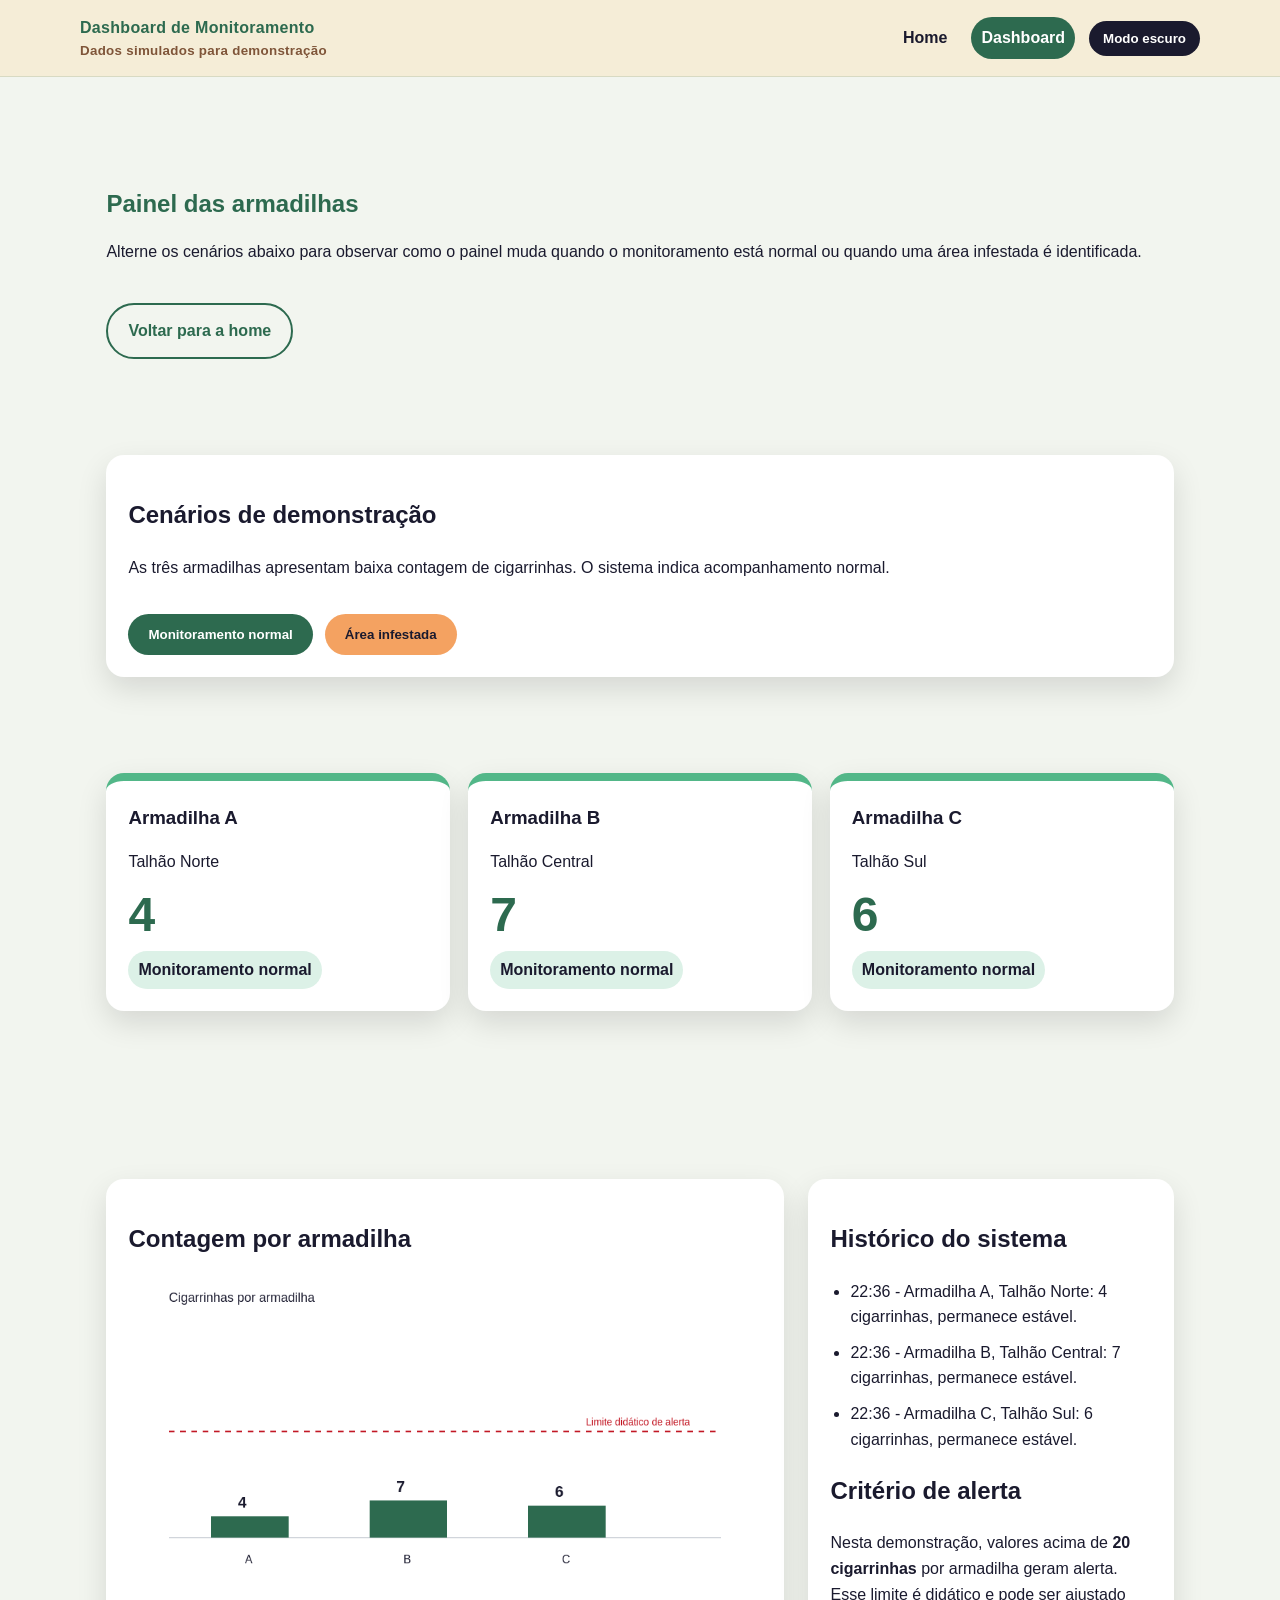
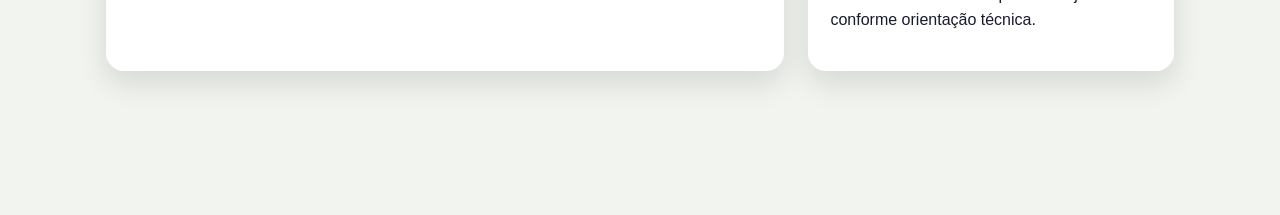
==== dashboard.html @ 3e16c6bd "Add files via upload" ====
<!DOCTYPE html>
<html lang="pt-BR">
<head>
  <meta charset="UTF-8">
  <meta name="viewport" content="width=device-width, initial-scale=1.0">
  <title>Dashboard | Monitor Cigarrinha</title>
  <link rel="stylesheet" href="style.css">
</head>
<body class="dashboard-body">
  <header class="dashboard-header">
    <div class="header-content">
      <div class="logo">
        Dashboard de Monitoramento
        <small>Dados simulados para demonstração</small>
      </div>

      <nav class="nav" aria-label="Menu principal">
        <a class="nav-link" href="index.html">Home</a>
        <a class="nav-link active" href="dashboard.html">Dashboard</a>
        <button class="theme-button" id="themeButton" type="button">Modo escuro</button>
      </nav>
    </div>
  </header>

  <main class="dashboard-main">
    <section class="dashboard-title" aria-labelledby="titulo-dashboard">
      <div>
        <h1 id="titulo-dashboard">Painel das armadilhas</h1>
        <p>
          Alterne os cenários abaixo para observar como o painel muda quando o monitoramento está normal
          ou quando uma área infestada é identificada.
        </p>
      </div>
      <a class="button outline" href="index.html">Voltar para a home</a>
    </section>

    <section class="demo-panel" aria-labelledby="titulo-demo">
      <div>
        <h2 id="titulo-demo">Cenários de demonstração</h2>
        <p id="scenarioDescription">Monitoramento normal em todas as áreas.</p>
      </div>

      <div class="demo-buttons">
        <button class="button primary" id="normalButton" type="button">Monitoramento normal</button>
        <button class="button secondary" id="alertButton" type="button">Área infestada</button>
      </div>
    </section>

    <div class="status-alert" id="statusAlert" role="alert">
      Alerta: uma das áreas ultrapassou o limite de segurança definido para esta demonstração.
    </div>

    <section class="cards-monitoramento" id="cardsContainer" aria-label="Cards das armadilhas">
      <!-- Cards criados pelo JavaScript -->
    </section>

    <section class="dashboard-grid">
      <article class="chart-card">
        <h2>Contagem por armadilha</h2>
        <canvas id="chartCanvas" width="900" height="420" aria-label="Gráfico de barras com contagem simulada de cigarrinhas por armadilha" role="img"></canvas>
      </article>

      <aside class="info-dashboard">
        <h2>Histórico do sistema</h2>
        <ul class="log-list" id="logList">
          <!-- Histórico criado pelo JavaScript -->
        </ul>

        <h2>Critério de alerta</h2>
        <p>
          Nesta demonstração, valores acima de <strong>20 cigarrinhas</strong> por armadilha geram alerta.
          Esse limite é didático e pode ser ajustado conforme orientação técnica.
        </p>
      </aside>
    </section>
  </main>

  <script src="dashboard.js"></script>
</body>
</html>
---- style.css ----
/* ==========================================================
   Monitor Cigarrinha do Milho
   Projeto escolar autoral: Agro forte, futuro sustentável
   Sem frameworks e sem bibliotecas externas.
   ========================================================== */

:root {
  --verde-campo: #2d6a4f;
  --verde-claro: #52b788;
  --amarelo-milho: #f4a261;
  --bege-terra: #f5edd6;
  --marrom-solo: #7f5539;
  --grafite: #1a1a2e;
  --branco: #ffffff;
  --cinza: #5f6368;
  --cinza-claro: #e8e8e8;
  --vermelho-alerta: #c1121f;
  --sombra: 0 12px 30px rgba(0, 0, 0, 0.12);
  --raio: 18px;
}

* {
  box-sizing: border-box;
}

html {
  scroll-behavior: smooth;
}

body {
  margin: 0;
  font-family: Arial, Helvetica, sans-serif;
  color: var(--grafite);
  background: var(--bege-terra);
  line-height: 1.6;
}

body.dark {
  background: #111827;
  color: #f7f7f7;
}

body.dark .card,
body.dark .info-box,
body.dark .project-card,
body.dark .demo-panel,
body.dark .chart-card,
body.dark .reference-list {
  background: #1f2937;
  color: #f7f7f7;
}

body.dark .site-header,
body.dark .dashboard-header {
  background: #0f172a;
}

body.dark .site-footer {
  background: #0f172a;
}

body.dark .nav-link {
  color: #f7f7f7;
}

a {
  color: inherit;
}

img {
  max-width: 100%;
  display: block;
}

.site-header,
.dashboard-header {
  position: sticky;
  top: 0;
  z-index: 10;
  background: rgba(245, 237, 214, 0.96);
  backdrop-filter: blur(10px);
  border-bottom: 1px solid rgba(45, 106, 79, 0.14);
}

.header-content {
  width: min(1120px, 92%);
  margin: 0 auto;
  min-height: 76px;
  display: flex;
  align-items: center;
  justify-content: space-between;
  gap: 24px;
}

.logo {
  display: flex;
  flex-direction: column;
  font-weight: 800;
  letter-spacing: 0.3px;
  color: var(--verde-campo);
}

.logo small {
  font-weight: 600;
  color: var(--marrom-solo);
}

.nav {
  display: flex;
  align-items: center;
  gap: 14px;
  flex-wrap: wrap;
}

.nav-link {
  text-decoration: none;
  font-weight: 700;
  color: var(--grafite);
  padding: 8px 10px;
  border-radius: 999px;
  transition: 0.2s;
}

.nav-link:hover,
.nav-link.active {
  background: var(--verde-campo);
  color: var(--branco);
}

.theme-button {
  border: 0;
  cursor: pointer;
  border-radius: 999px;
  background: var(--grafite);
  color: var(--branco);
  padding: 10px 14px;
  font-weight: 700;
  transition: 0.2s;
}

.theme-button:hover {
  transform: translateY(-2px);
}

.hero {
  position: relative;
  overflow: hidden;
  min-height: 560px;
  display: grid;
  place-items: center;
  background:
    radial-gradient(circle at 20% 30%, rgba(244, 162, 97, 0.28), transparent 28%),
    radial-gradient(circle at 80% 20%, rgba(82, 183, 136, 0.28), transparent 32%),
    linear-gradient(135deg, #f5edd6 0%, #fff8e6 55%, #d8f3dc 100%);
}

body.dark .hero {
  background:
    radial-gradient(circle at 20% 30%, rgba(244, 162, 97, 0.16), transparent 28%),
    radial-gradient(circle at 80% 20%, rgba(82, 183, 136, 0.16), transparent 32%),
    linear-gradient(135deg, #111827 0%, #172033 55%, #13251d 100%);
}

.hero::before {
  content: "";
  position: absolute;
  inset: 0;
  background-image:
    linear-gradient(90deg, rgba(45, 106, 79, 0.08) 1px, transparent 1px),
    linear-gradient(rgba(45, 106, 79, 0.08) 1px, transparent 1px);
  background-size: 46px 46px;
  animation: moverMalha 18s linear infinite;
}

@keyframes moverMalha {
  from { transform: translateY(0); }
  to { transform: translateY(46px); }
}

.hero-content {
  position: relative;
  width: min(1120px, 92%);
  display: grid;
  grid-template-columns: 1.1fr 0.9fr;
  align-items: center;
  gap: 36px;
  padding: 56px 0;
}

.hero-text h1 {
  font-size: clamp(2.2rem, 6vw, 5rem);
  line-height: 1;
  margin: 0 0 18px;
  color: var(--verde-campo);
}

.hero-text p {
  font-size: 1.2rem;
  max-width: 680px;
}

.greeting {
  display: inline-block;
  background: var(--grafite);
  color: var(--branco);
  padding: 10px 14px;
  border-radius: 999px;
  font-weight: 700;
  margin-bottom: 16px;
}

.hero-actions {
  display: flex;
  gap: 14px;
  flex-wrap: wrap;
  margin-top: 28px;
}

.button {
  display: inline-flex;
  align-items: center;
  justify-content: center;
  border: 0;
  cursor: pointer;
  text-decoration: none;
  border-radius: 999px;
  padding: 13px 20px;
  font-weight: 800;
  transition: 0.2s;
}

.button.primary {
  background: var(--verde-campo);
  color: var(--branco);
}

.button.secondary {
  background: var(--amarelo-milho);
  color: var(--grafite);
}

.button.outline {
  border: 2px solid var(--verde-campo);
  color: var(--verde-campo);
  background: transparent;
}

.button:hover {
  transform: translateY(-3px);
  box-shadow: var(--sombra);
}

.photo-placeholder {
  border: 3px dashed rgba(45, 106, 79, 0.42);
  border-radius: 28px;
  min-height: 340px;
  background:
    linear-gradient(135deg, rgba(255,255,255,0.7), rgba(82,183,136,0.18)),
    repeating-linear-gradient(45deg, transparent, transparent 12px, rgba(45,106,79,0.08) 12px, rgba(45,106,79,0.08) 24px);
  display: grid;
  place-items: center;
  text-align: center;
  padding: 28px;
  box-shadow: var(--sombra);
}

.photo-placeholder strong {
  color: var(--verde-campo);
  font-size: 1.3rem;
}

main section {
  width: min(1120px, 92%);
  margin: 0 auto;
  padding: 72px 0;
}

.section-title {
  font-size: clamp(1.8rem, 4vw, 3rem);
  margin: 0 0 18px;
  color: var(--verde-campo);
}

body.dark .section-title {
  color: var(--verde-claro);
}

.section-lead {
  font-size: 1.12rem;
  max-width: 850px;
}

.grid-3,
.grid-2 {
  display: grid;
  gap: 22px;
  margin-top: 32px;
}

.grid-3 {
  grid-template-columns: repeat(3, 1fr);
}

.grid-2 {
  grid-template-columns: repeat(2, 1fr);
}

.card,
.info-box,
.project-card,
.reference-list {
  background: var(--branco);
  border-radius: var(--raio);
  padding: 24px;
  box-shadow: var(--sombra);
}

.card h3,
.info-box h3,
.project-card h3 {
  margin-top: 0;
  color: var(--verde-campo);
}

.tag {
  display: inline-block;
  background: rgba(244, 162, 97, 0.28);
  color: var(--marrom-solo);
  padding: 6px 10px;
  border-radius: 999px;
  font-weight: 800;
  font-size: 0.85rem;
}

.steps {
  counter-reset: passos;
  display: grid;
  gap: 18px;
  margin-top: 28px;
}

.step {
  background: var(--branco);
  border-left: 8px solid var(--verde-campo);
  border-radius: var(--raio);
  padding: 20px;
  box-shadow: var(--sombra);
  position: relative;
}

.step::before {
  counter-increment: passos;
  content: counter(passos);
  width: 36px;
  height: 36px;
  display: grid;
  place-items: center;
  border-radius: 50%;
  background: var(--amarelo-milho);
  color: var(--grafite);
  font-weight: 900;
  margin-bottom: 10px;
}

.callout {
  background: var(--verde-campo);
  color: var(--branco);
  border-radius: 28px;
  padding: 34px;
  box-shadow: var(--sombra);
}

.callout h2 {
  margin-top: 0;
}

.site-footer {
  background: var(--grafite);
  color: var(--branco);
  padding: 34px 0;
}

.footer-content {
  width: min(1120px, 92%);
  margin: 0 auto;
  display: flex;
  justify-content: space-between;
  gap: 24px;
  flex-wrap: wrap;
}

/* Dashboard */

.dashboard-body {
  background: #f2f5ef;
}

.dashboard-main {
  width: min(1160px, 92%);
  margin: 0 auto;
  padding: 36px 0 72px;
}

.dashboard-title {
  display: flex;
  justify-content: space-between;
  gap: 22px;
  align-items: center;
  flex-wrap: wrap;
  margin-bottom: 24px;
}

.dashboard-title h1 {
  margin: 0;
  color: var(--verde-campo);
}

.demo-panel {
  background: var(--branco);
  border-radius: var(--raio);
  padding: 22px;
  box-shadow: var(--sombra);
  margin-bottom: 24px;
  display: flex;
  justify-content: space-between;
  gap: 18px;
  align-items: center;
  flex-wrap: wrap;
}

.demo-buttons {
  display: flex;
  gap: 12px;
  flex-wrap: wrap;
}

.status-alert {
  display: none;
  background: #fff1f2;
  color: var(--vermelho-alerta);
  border: 2px solid rgba(193, 18, 31, 0.25);
  border-radius: var(--raio);
  padding: 18px;
  margin-bottom: 24px;
  font-weight: 800;
}

.status-alert.show {
  display: block;
}

.cards-monitoramento {
  display: grid;
  grid-template-columns: repeat(3, 1fr);
  gap: 18px;
  margin-bottom: 24px;
}

.monitor-card {
  background: var(--branco);
  border-radius: var(--raio);
  padding: 22px;
  box-shadow: var(--sombra);
  border-top: 8px solid var(--verde-claro);
  transition: 0.2s;
}

.monitor-card:hover {
  transform: translateY(-4px);
}

.monitor-card.alerta {
  border-top-color: var(--vermelho-alerta);
  background: #fff5f5;
}

body.dark .monitor-card {
  background: #1f2937;
}

body.dark .monitor-card.alerta {
  background: #3a1d23;
}

.monitor-card h3 {
  margin: 0 0 8px;
}

.valor {
  font-size: 3rem;
  line-height: 1;
  font-weight: 900;
  color: var(--verde-campo);
}

.monitor-card.alerta .valor {
  color: var(--vermelho-alerta);
}

.label-status {
  display: inline-block;
  margin-top: 12px;
  border-radius: 999px;
  padding: 6px 10px;
  font-weight: 800;
  background: rgba(82, 183, 136, 0.2);
}

.monitor-card.alerta .label-status {
  background: rgba(193, 18, 31, 0.15);
  color: var(--vermelho-alerta);
}

.dashboard-grid {
  display: grid;
  grid-template-columns: 1.3fr 0.7fr;
  gap: 24px;
}

.chart-card,
.info-dashboard {
  background: var(--branco);
  border-radius: var(--raio);
  padding: 22px;
  box-shadow: var(--sombra);
}

canvas {
  width: 100%;
  min-height: 300px;
}

.log-list {
  padding-left: 20px;
}

.log-list li {
  margin-bottom: 10px;
}

.reference-list ul {
  padding-left: 20px;
}

@media (max-width: 850px) {
  .hero-content,
  .grid-3,
  .grid-2,
  .dashboard-grid,
  .cards-monitoramento {
    grid-template-columns: 1fr;
  }

  .header-content {
    align-items: flex-start;
    padding: 14px 0;
    flex-direction: column;
  }

  .hero {
    min-height: auto;
  }

  main section {
    padding: 48px 0;
  }

  .footer-content {
    flex-direction: column;
  }
}
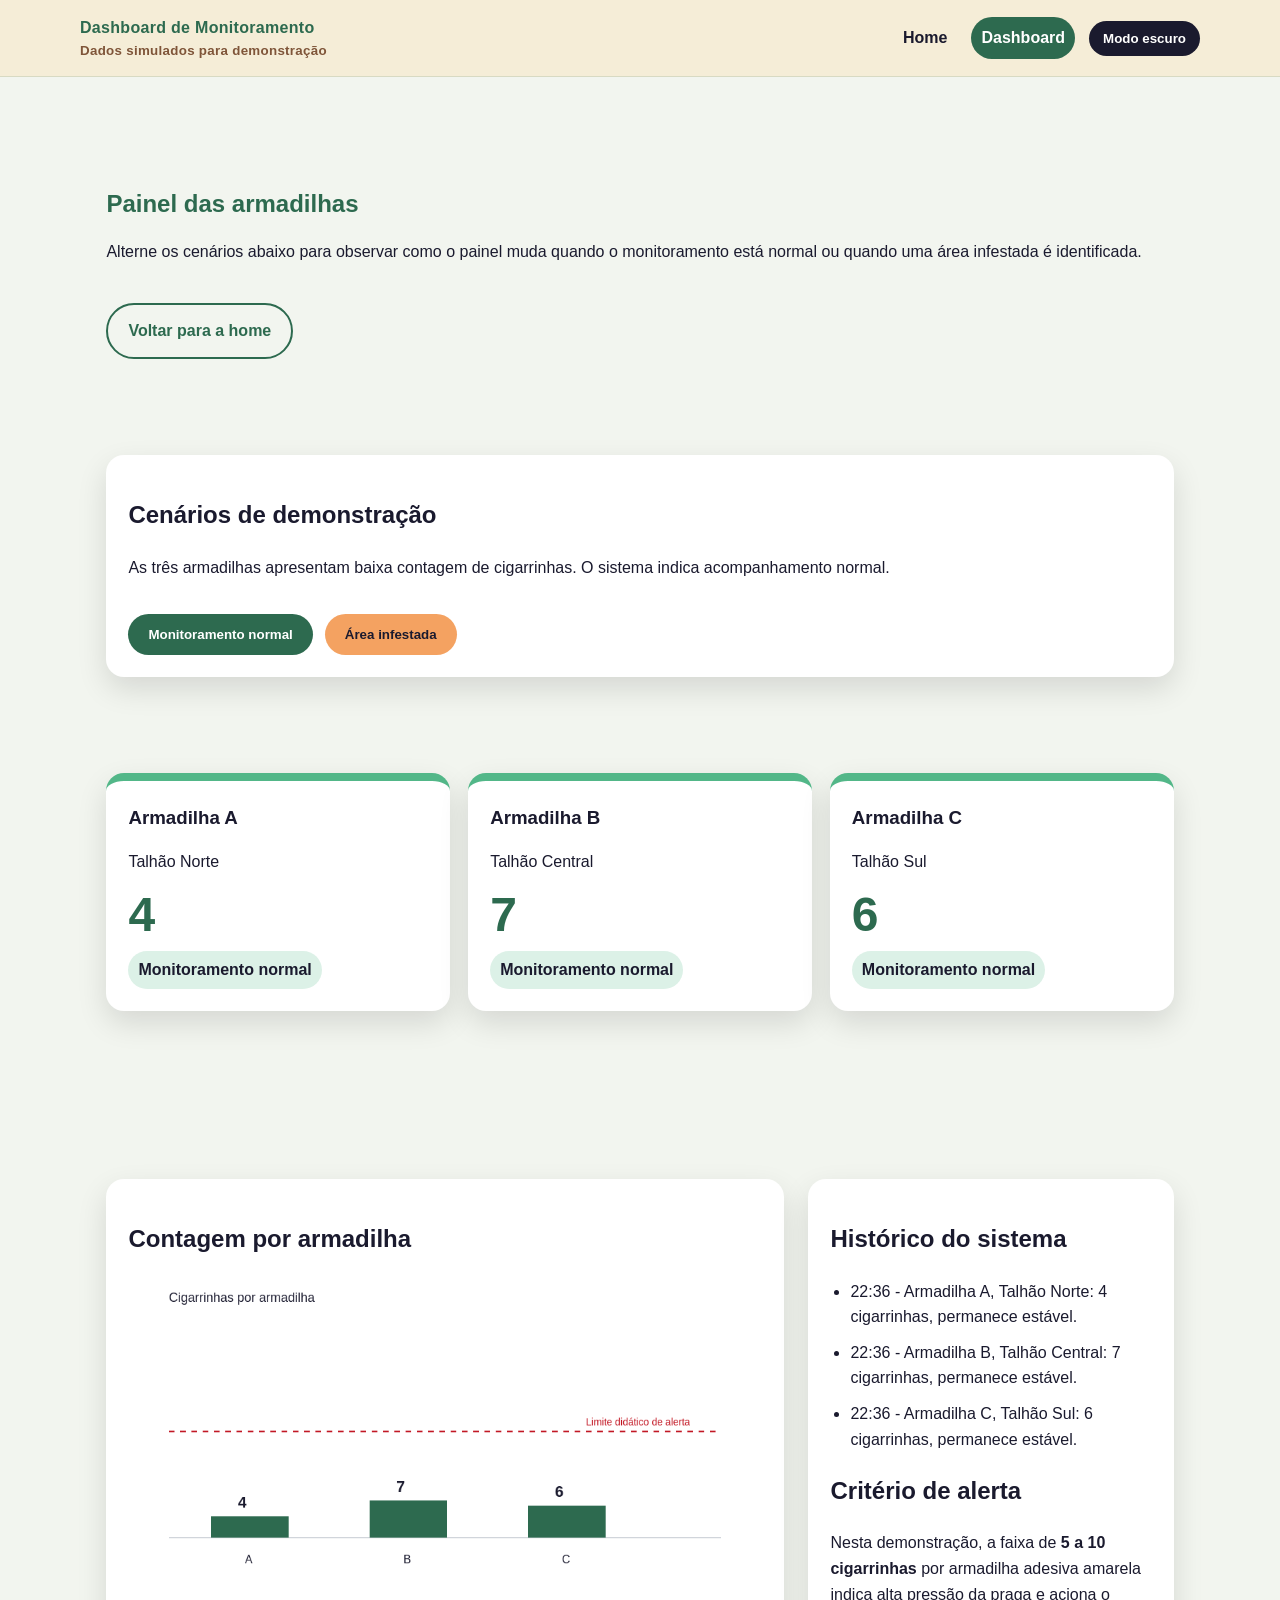
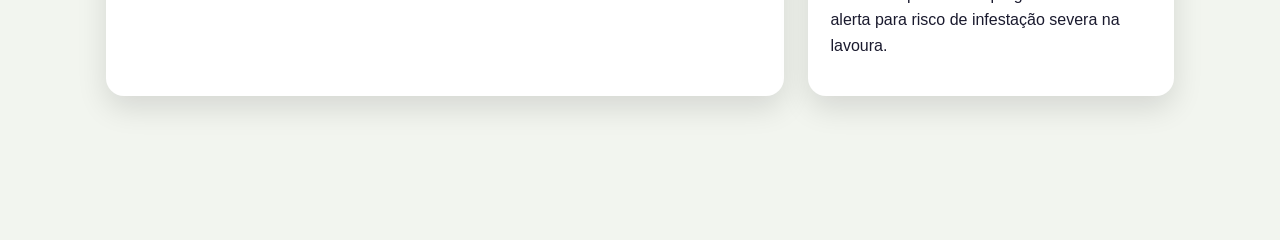
==== commit d435cb93: "Add files via upload" ====
--- a/dashboard.html
+++ b/dashboard.html
@@ -68,8 +68,8 @@
 
         <h2>Critério de alerta</h2>
         <p>
-          Nesta demonstração, valores acima de <strong>20 cigarrinhas</strong> por armadilha geram alerta.
-          Esse limite é didático e pode ser ajustado conforme orientação técnica.
+          Nesta demonstração, a faixa de <strong>5 a 10 cigarrinhas</strong> por armadilha adesiva amarela
+          indica alta pressão da praga e aciona o alerta para risco de infestação severa na lavoura.
         </p>
       </aside>
     </section>
--- a/style.css
+++ b/style.css
@@ -45,6 +45,7 @@
 body.dark .project-card,
 body.dark .demo-panel,
 body.dark .chart-card,
+body.dark .info-dashboard,
 body.dark .reference-list {
   background: #1f2937;
   color: #f7f7f7;
@@ -62,6 +63,21 @@
 body.dark .nav-link {
   color: #f7f7f7;
 }
+
+body.dark .chart-card h2,
+body.dark .info-dashboard h2,
+body.dark .info-dashboard p,
+body.dark .info-dashboard li,
+body.dark .info-dashboard strong {
+  color: #f7f7f7;
+}
+
+body.dark .chart-card,
+body.dark .info-dashboard {
+  background: #1f2937;
+  border: 1px solid rgba(255, 255, 255, 0.08);
+}
+
 
 a {
   color: inherit;
@@ -482,6 +498,17 @@
   background: #3a1d23;
 }
 
+body.dark .monitor-card h3,
+body.dark .monitor-card p,
+body.dark .monitor-card .label-status {
+  color: #f7f7f7;
+}
+
+body.dark .monitor-card.alerta .label-status {
+  color: #fecdd3;
+}
+
+
 .monitor-card h3 {
   margin: 0 0 8px;
 }
